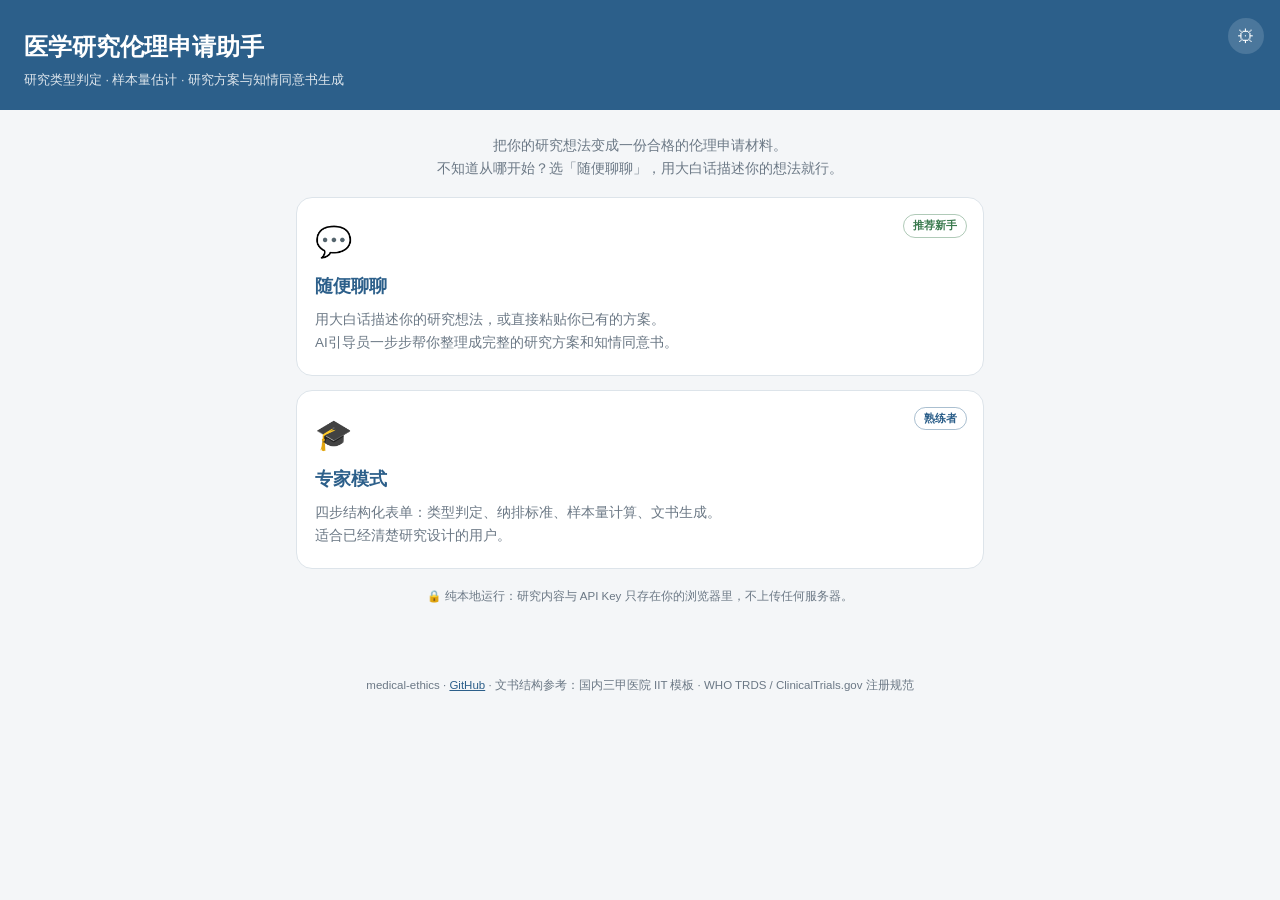
==== index.html @ c331659d "医学通用化+CT.gov/WHO TRDS要素融合(施主1020令): ①身份改全专科(不限于麻醉) ②结局三要素(名称+测量方法+时间点) ③干预通用名规范 ④DMC数据监查 ⑤新增第八章注册与IP" ====
<!DOCTYPE html>
<html lang="zh-CN">
<head>
<meta charset="utf-8">
<meta name="viewport" content="width=device-width, initial-scale=1, viewport-fit=cover">
<meta name="theme-color" content="#2c5f8a">
<title>医学研究伦理申请助手</title>
<link rel="stylesheet" href="assets/style.css?v=3">
</head>
<body>
<header class="topbar">
  <h1>医学研究伦理申请助手</h1>
  <p class="tagline">研究类型判定 · 样本量估计 · 研究方案与知情同意书生成</p>
  <button class="gear" id="btn-settings" title="设置" aria-label="设置">⚙</button>
</header>

<main class="landing">
  <p class="hello">把你的研究想法变成一份合格的伦理申请材料。<br>
  不知道从哪开始？选「随便聊聊」，用大白话描述你的想法就行。</p>

  <a class="mode-card" href="chat.html">
    <div class="mode-icon">💬</div>
    <h2>随便聊聊</h2>
    <p>用大白话描述你的研究想法，或直接粘贴你已有的方案。<br>
    AI引导员一步步帮你整理成完整的研究方案和知情同意书。</p>
    <span class="mode-tag">推荐新手</span>
  </a>

  <a class="mode-card" href="expert.html">
    <div class="mode-icon">🎓</div>
    <h2>专家模式</h2>
    <p>四步结构化表单：类型判定、纳排标准、样本量计算、文书生成。<br>
    适合已经清楚研究设计的用户。</p>
    <span class="mode-tag mode-tag2">熟练者</span>
  </a>

  <p class="privacy">🔒 纯本地运行：研究内容与 API Key 只存在你的浏览器里，不上传任何服务器。</p>
</main>

<!-- 设置弹窗 -->
<div class="modal" id="settings-modal" hidden>
  <div class="modal-box">
    <h2>设置</h2>
    <label>DeepSeek API Key（可选，高级用户直连）
      <input type="password" id="api-key-input" placeholder="sk-…（默认走平台预置通道，无需填写）" autocomplete="off">
    </label>
    <p class="hint">「随便聊聊」默认使用平台预置通道（限流 60 次/时/IP）。填入自己的 DeepSeek Key 可直连不限流——Key 只保存在你浏览器的 localStorage，不上传、不写日志。</p>
    <div class="modal-btns">
      <button class="btn-ghost" id="btn-cancel">取消</button>
      <button class="btn-primary" id="btn-save">保存</button>
    </div>
  </div>
</div>

<footer>medical-ethics ·
  <a href="https://github.com/dalianblue/medical-ethics" target="_blank" rel="noopener">GitHub</a> ·
  文书结构参考：国内三甲医院 IIT 模板 · WHO TRDS / ClinicalTrials.gov 注册规范</footer>

<script src="assets/home.js?v=2"></script>
</body>
</html>
---- assets/style.css ----
/* medical-ethics · 移动优先样式 (1019) */
:root {
  --bg: #f4f6f8; --panel: #fff; --ink: #24313c; --muted: #6b7885;
  --line: #dde4ea; --accent: #2c5f8a; --accent-weak: #e8f0f7;
  --danger: #b04a3a; --ok: #3a7a4e; --radius: 12px;
}
* { box-sizing: border-box; }
body {
  margin: 0; background: var(--bg); color: var(--ink);
  font: 15px/1.6 -apple-system, "PingFang SC", "Noto Sans CJK SC", sans-serif;
  padding-bottom: 72px;
}
.topbar { background: var(--accent); color: #fff; padding: 20px 16px 16px; }
.topbar h1 { margin: 0; font-size: 20px; }
.tagline { margin: 4px 0 0; font-size: 12.5px; opacity: .85; }

.steps {
  display: flex; gap: 4px; padding: 10px 8px 0; max-width: 720px; margin: 0 auto;
}
.step {
  flex: 1; text-align: center; font-size: 12.5px; padding: 7px 0;
  background: var(--line); border-radius: 8px; color: var(--muted);
}
.step.on { background: var(--accent); color: #fff; font-weight: 600; }
.step.done { background: var(--accent-weak); color: var(--accent); }

main { max-width: 720px; margin: 0 auto; padding: 10px 12px; }
.card {
  display: none; background: var(--panel); border-radius: var(--radius);
  padding: 16px; box-shadow: 0 1px 4px rgba(30,50,70,.07); margin-top: 10px;
}
.card.on { display: block; }
h2 { font-size: 16.5px; margin: 0 0 14px; color: var(--accent); }

.q { margin: 0 0 14px; }
.q > label:first-child { display: block; font-weight: 600; margin-bottom: 6px; font-size: 14px; }
.opts { display: flex; flex-direction: column; gap: 6px; }
.opts label {
  display: flex; align-items: center; gap: 8px; padding: 10px 12px;
  background: var(--bg); border: 1px solid var(--line); border-radius: 8px; cursor: pointer;
}
.opts input { accent-color: var(--accent); }
.opts label:has(input:checked) { border-color: var(--accent); background: var(--accent-weak); }

label.full, .grid2 label, .grid3 label {
  display: block; margin: 0 0 12px; font-size: 13.5px; color: var(--muted);
}
textarea, input[type=number], input[type=text], select {
  width: 100%; margin-top: 4px; padding: 10px 12px;
  border: 1px solid var(--line); border-radius: 8px;
  font: inherit; color: var(--ink); background: var(--panel);
}
textarea { resize: vertical; }
textarea:focus, input:focus, select:focus { outline: none; border-color: var(--accent); }
.grid2 { display: grid; grid-template-columns: 1fr 1fr; gap: 10px; }
.grid3 { display: grid; grid-template-columns: 1fr 1fr 1fr; gap: 10px; }

.verdict {
  display: none; margin: 0 0 14px; padding: 12px 14px;
  background: var(--accent-weak); border-left: 3px solid var(--accent);
  border-radius: 8px; font-size: 13.5px; line-height: 1.7;
}
.verdict.show { display: block; }
.verdict b { color: var(--accent); }

.btn-primary {
  background: var(--accent); color: #fff; border: none; border-radius: 10px;
  padding: 12px 22px; font: 600 15px inherit; cursor: pointer;
}
.btn-primary:active { transform: scale(.98); }
.btn-large { width: 100%; padding: 14px; font-size: 16px; }
.calc-btn-wrap { display: flex; align-items: flex-end; padding-bottom: 2px; }

.result {
  margin-top: 14px; padding: 14px; background: var(--accent-weak);
  border-radius: 10px; font-size: 14.5px; line-height: 1.8;
}
.result b { font-size: 20px; color: var(--accent); }
.result .formula { font-size: 12px; color: var(--muted); margin-top: 8px; }

.gen-wrap { margin: 14px 0; }
.gen-wrap + #gen-result { margin-top: 4px; }
#gen-result { display: flex; flex-direction: column; gap: 8px; }
#gen-result[hidden] { display: none; }
.dl { text-align: center; text-decoration: none; }
.btn-dl {
  text-align: center; display: block; padding: 10px; color: var(--muted);
  font-size: 12.5px;
}

.disclaimer {
  margin-top: 14px; font-size: 11.5px; color: var(--danger);
  background: #fdf3f0; padding: 10px 12px; border-radius: 8px; line-height: 1.6;
}

.nav-btns {
  position: fixed; bottom: 0; left: 0; right: 0; z-index: 50;
  display: flex; gap: 10px; padding: 10px 16px calc(10px + env(safe-area-inset-bottom));
  background: color-mix(in srgb, var(--panel) 92%, transparent);
  backdrop-filter: blur(6px); border-top: 1px solid var(--line);
  max-width: 720px; margin: 0 auto;
}
.btn-nav {
  flex: 1; padding: 12px; border-radius: 10px; border: 1px solid var(--line);
  background: var(--panel); color: var(--ink); font: 600 15px inherit; cursor: pointer;
}
.btn-nav:disabled { opacity: .4; }
.btn-nav:not(:disabled):last-child { background: var(--accent); color: #fff; border-color: var(--accent); }

footer {
  max-width: 720px; margin: 20px auto 10px; padding: 0 16px;
  font-size: 11.5px; color: var(--muted); text-align: center;
}
footer a { color: var(--accent); }

/* ≥768px: 平板/桌面 */
@media (min-width: 768px) {
  body { padding-bottom: 60px; }
  .topbar { padding: 28px 24px 20px; }
  .topbar h1 { font-size: 24px; }
  main, .steps { padding-left: 24px; padding-right: 24px; }
  .card { padding: 24px; }
  .opts { flex-direction: row; flex-wrap: wrap; }
  .opts label { flex: 1 1 30%; }
  .btn-nav { max-width: 300px; }
}

/* ===== 双入口首页+聊天页(1019晚) ===== */
.landing { max-width: 720px; margin: 0 auto; padding: 10px 16px 40px; }
.hello { text-align: center; color: var(--muted); font-size: 14px; margin: 14px 0 18px; }
.mode-card {
  display: block; position: relative; background: var(--panel);
  border: 1px solid var(--line); border-radius: 16px;
  padding: 20px 18px; margin-bottom: 14px; text-decoration: none; color: var(--ink);
  transition: transform .12s, box-shadow .12s;
}
.mode-card:active { transform: scale(.985); }
.mode-card:hover { box-shadow: 0 4px 18px rgba(44,95,138,.14); }
.mode-icon { font-size: 30px; margin-bottom: 6px; }
.mode-card h2 { color: var(--accent); margin: 0 0 8px; font-size: 18px; }
.mode-card p { margin: 0; font-size: 13.5px; color: var(--muted); line-height: 1.7; }
.mode-tag {
  position: absolute; top: 16px; right: 16px;
  font-size: 11px; font-weight: 700; color: var(--ok);
  border: 1px solid color-mix(in srgb, var(--ok) 40%, transparent);
  padding: 2px 9px; border-radius: 99px;
}
.mode-tag2 { color: var(--accent); border-color: color-mix(in srgb, var(--accent) 40%, transparent); }
.privacy { text-align: center; font-size: 11.5px; color: var(--muted); margin-top: 18px; }

.gear {
  position: absolute; top: 18px; right: 16px;
  background: rgba(255,255,255,.15); border: none; color: #fff;
  width: 36px; height: 36px; border-radius: 50%; font-size: 18px; cursor: pointer;
}
.gear:hover { background: rgba(255,255,255,.3); }

.modal { position: fixed; inset: 0; z-index: 100; background: rgba(20,30,40,.5);
  display: flex; align-items: center; justify-content: center; padding: 20px; }
.modal[hidden] { display: none; }
.modal-box { background: var(--panel); border-radius: 14px; padding: 22px; max-width: 420px; width: 100%; }
.modal-box h2 { color: var(--accent); font-size: 17px; margin: 0 0 14px; }
.modal-box label { display: block; font-size: 13.5px; color: var(--muted); }
.modal-btns { display: flex; gap: 10px; justify-content: flex-end; margin-top: 16px; }
.btn-ghost { background: none; border: 1px solid var(--line); border-radius: 8px; padding: 8px 18px; cursor: pointer; color: var(--muted); }
.hint { font-size: 11.5px; color: var(--muted); line-height: 1.6; }
.hint a { color: var(--accent); }

/* 聊天页 */
.chat-topbar { display: flex; align-items: center; gap: 10px; }
.back-home { color: rgba(255,255,255,.9); text-decoration: none; font-size: 13px; }
.chat-topbar h1 { font-size: 17px; margin: 0; flex: 1; }
.stage-chip { font-size: 11px; background: rgba(255,255,255,.18); padding: 3px 10px; border-radius: 99px; }
.chat-body { display: flex; flex-direction: column; height: 100vh; height: 100dvh; }
.chat-main { flex: 1; overflow-y: auto; max-width: 760px; width: 100%; margin: 0 auto; padding: 14px 14px 130px; display: flex; flex-direction: column; gap: 10px; }
.chat-history { display: contents; }
.chat-input-wrap { position: fixed; left: 0; right: 0; bottom: 0; z-index: 20;
  background: var(--panel); border-top: 1px solid var(--line);
  padding: 10px 12px calc(10px + env(safe-area-inset-bottom)); }
.chat-main { padding-bottom: 120px; } /* 给fixed输入框留空间 */
.chat-input-row { display: flex; gap: 8px; max-width: 760px; margin: 0 auto; }
.chat-input-row textarea { flex: 1; resize: none; border: 1px solid var(--line); border-radius: 10px; padding: 10px 12px; font: inherit; }
.chat-input-row .btn { align-self: flex-end; }
.chat-note { max-width: 760px; margin: 6px auto 0; font-size: 10.5px; color: var(--muted); text-align: center; }

/* ===== 微信式气泡重构(1019晚施主反馈) ===== */
.bubble-row { display: flex; gap: 8px; margin: 2px 0; align-items: flex-start; }
.row-user { flex-direction: row-reverse; }
.avatar { width: 34px; height: 34px; border-radius: 8px; flex-shrink: 0;
  display: flex; align-items: center; justify-content: center; font-size: 19px;
  background: var(--panel); border: 1px solid var(--line); }
.ai-msg { max-width: 78%; padding: 10px 13px; border-radius: 14px;
  font-size: 14.5px; line-height: 1.65; word-break: break-word; }
.ai-ai { background: var(--panel); border: 1px solid var(--line);
  border-top-left-radius: 4px; color: var(--ink); }
.ai-user { background: linear-gradient(135deg, #2c7fd4, #2c5f8a); color: #fff;
  border-top-right-radius: 4px; }
/* MD渲染样式 */
.ai-msg p { margin: 0 0 8px; } .ai-msg p:last-child { margin-bottom: 0; }
.ai-msg ul, .ai-msg ol { margin: 6px 0; padding-left: 20px; }
.ai-msg li { margin: 3px 0; }
.ai-msg strong { font-weight: 700; }
.ai-msg h1, .ai-msg h2, .ai-msg h3, .ai-msg h4 { font-size: 15px; margin: 10px 0 6px; color: inherit; }
.ai-msg code { background: rgba(0,0,0,.07); padding: 1px 5px; border-radius: 4px;
  font-size: 13px; font-family: ui-monospace, Menlo, monospace; }
.ai-user code { background: rgba(255,255,255,.2); }
.ai-msg pre { background: rgba(0,0,0,.06); padding: 10px; border-radius: 8px;
  overflow-x: auto; margin: 8px 0; }
.ai-msg blockquote { border-left: 3px solid var(--accent); margin: 8px 0;
  padding: 2px 10px; color: var(--muted); }
.ai-msg table { border-collapse: collapse; margin: 8px 0; font-size: 13px; }
.ai-msg th, .ai-msg td { border: 1px solid var(--line); padding: 5px 8px; }
.ai-msg a { color: inherit; }

/* 生成文书按钮条(1019晚修: 移入chat-input-wrap fixed容器内部顶部, 与输入框同容器永不互遮) */
.gen-bar { padding: 2px 0 10px; text-align: center; }
.gen-btn { width: 100%; padding: 12px; font-size: 15px; border-radius: 12px; }
.gen-hint { font-size: 11px; color: var(--muted); margin-top: 5px; }
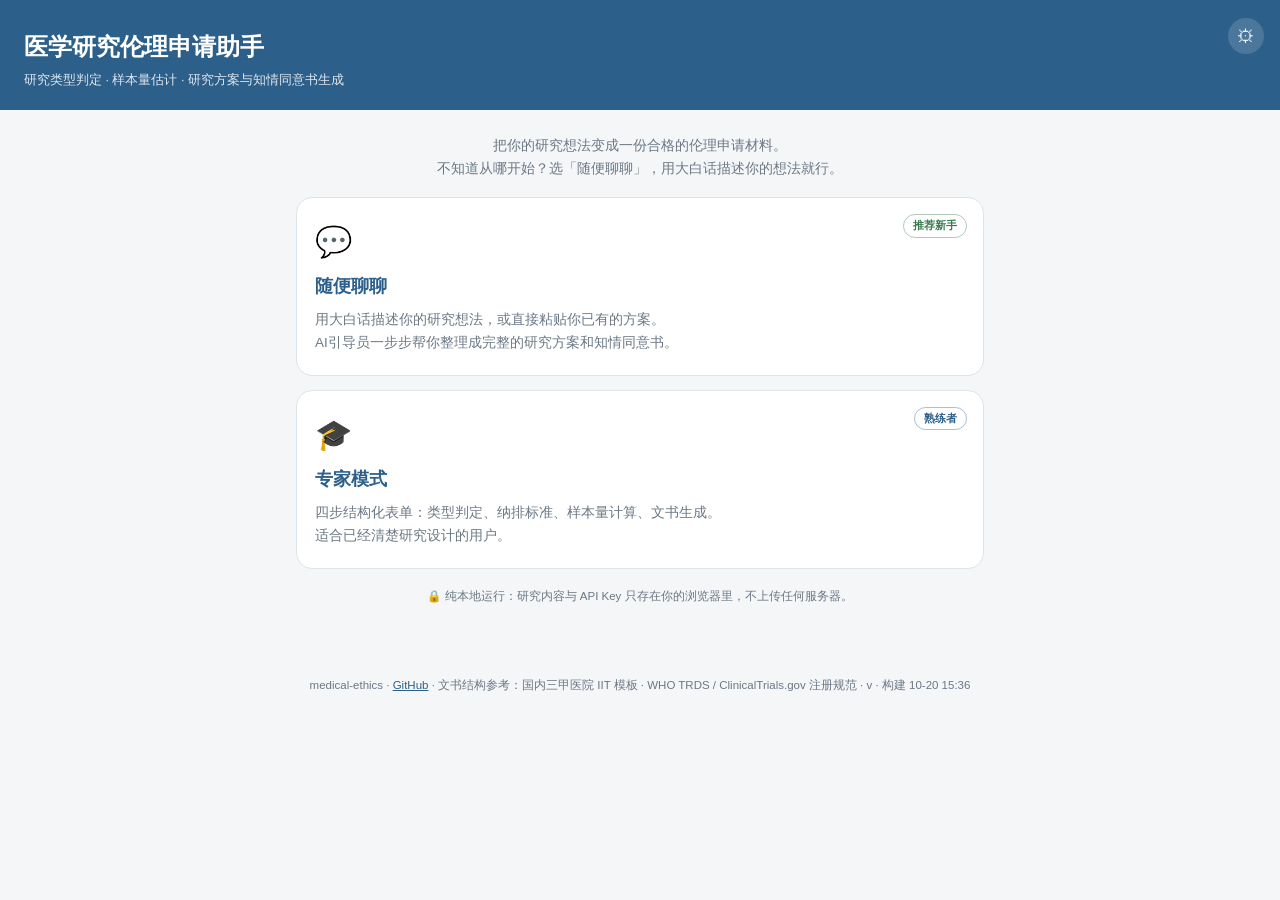
==== commit c6c4437b: "版本号体系: version.json(commit短hash+构建时间单一真源)+三页页脚显示+version.js拉取——施主提议方便对账" ====
--- a/index.html
+++ b/index.html
@@ -54,8 +54,8 @@
 
 <footer>medical-ethics ·
   <a href="https://github.com/dalianblue/medical-ethics" target="_blank" rel="noopener">GitHub</a> ·
-  文书结构参考：国内三甲医院 IIT 模板 · WHO TRDS / ClinicalTrials.gov 注册规范</footer>
+  文书结构参考：国内三甲医院 IIT 模板 · WHO TRDS / ClinicalTrials.gov 注册规范 · <span id="app-version">加载版本…</span></footer>
 
-<script src="assets/home.js?v=2"></script>
-</body>
+<script src="assets/home.js?v=3"></script>
+<script src="assets/version.js"></script></body>
 </html>
--- a/assets/style.css
+++ b/assets/style.css
@@ -216,3 +216,7 @@
 .gen-bar { padding: 2px 0 10px; text-align: center; }
 .gen-btn { width: 100%; padding: 12px; font-size: 15px; border-radius: 12px; }
 .gen-hint { font-size: 11px; color: var(--muted); margin-top: 5px; }
+
+.newchat-btn { background: rgba(255,255,255,.15); border: none; color: #fff;
+  font-size: 12px; padding: 5px 12px; border-radius: 99px; cursor: pointer; flex-shrink: 0; }
+.newchat-btn:active { background: rgba(255,255,255,.35); }
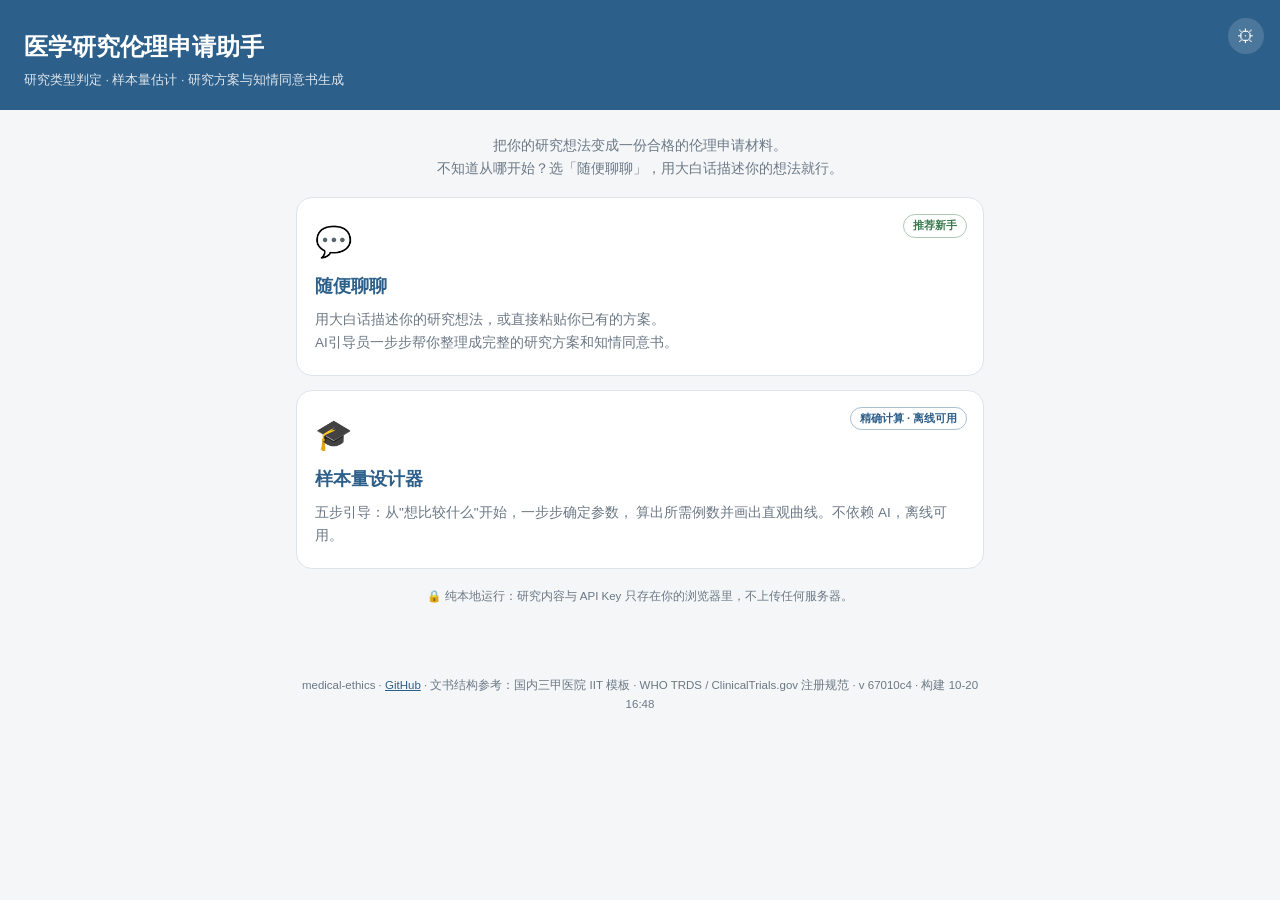
==== commit e062f790: "样本量设计器上线(施主批准改名+引导式定稿): calc.html五步向导(比较类型6选1通俗描述[发生率/评分平均数/不比旧差/效果一样/诊断准确度/指标关联]+参数滑块+严格度通俗解释+脱落梯度)" ====
--- a/index.html
+++ b/index.html
@@ -26,12 +26,12 @@
     <span class="mode-tag">推荐新手</span>
   </a>
 
-  <a class="mode-card" href="expert.html">
+  <a class="mode-card" href="calc.html">
     <div class="mode-icon">🎓</div>
-    <h2>专家模式</h2>
-    <p>四步结构化表单：类型判定、纳排标准、样本量计算、文书生成。<br>
-    适合已经清楚研究设计的用户。</p>
-    <span class="mode-tag mode-tag2">熟练者</span>
+    <h2>样本量设计器</h2>
+    <p>五步引导：从"想比较什么"开始，一步步确定参数，
+    算出所需例数并画出直观曲线。不依赖 AI，离线可用。</p>
+    <span class="mode-tag mode-tag2">精确计算 · 离线可用</span>
   </a>
 
   <p class="privacy">🔒 纯本地运行：研究内容与 API Key 只存在你的浏览器里，不上传任何服务器。</p>
--- a/assets/style.css
+++ b/assets/style.css
@@ -220,3 +220,29 @@
 .newchat-btn { background: rgba(255,255,255,.15); border: none; color: #fff;
   font-size: 12px; padding: 5px 12px; border-radius: 99px; cursor: pointer; flex-shrink: 0; }
 .newchat-btn:active { background: rgba(255,255,255,.35); }
+
+/* ===== 样本量设计器(向导) ===== */
+.wiz-wrap { max-width: 680px; margin: 0 auto; padding: 16px 14px 60px; }
+.wiz-dots { display: flex; gap: 8px; justify-content: center; margin: 14px 0; }
+.wiz-dot { width: 34px; height: 6px; border-radius: 3px; background: var(--line); }
+.wiz-dot.on { background: var(--accent); }
+.wiz-step h2 { color: var(--accent); font-size: 17px; margin: 0 0 6px; }
+.wiz-hint { font-size: 12.5px; color: var(--muted); line-height: 1.6; }
+.opt { display: block; border: 1px solid var(--line); border-radius: 12px;
+  padding: 12px 14px; margin: 10px 0; cursor: pointer; }
+.opt:has(input:checked) { border-color: var(--accent); background: var(--accent-weak); }
+.opt input { margin-right: 8px; }
+.opt small { display: block; margin-top: 4px; color: var(--muted); font-size: 12.5px; }
+.vals label { display: block; margin: 12px 0; font-size: 13.5px; color: var(--ink); }
+.vals input, .vals select { display: block; width: 100%; margin-top: 5px;
+  padding: 10px 12px; border: 1px solid var(--line); border-radius: 8px; font: inherit; }
+.wiz-step > label { display: block; margin: 14px 0; font-size: 13.5px; }
+.wiz-step > label select, .wiz-step > label input { display: block; width: 100%;
+  margin-top: 5px; padding: 10px 12px; border: 1px solid var(--line); border-radius: 8px; font: inherit; }
+.wiz-nav { display: flex; gap: 10px; justify-content: space-between; margin-top: 14px; }
+.wiz-nav .btn-primary { flex: 1; }
+.result-big { font-size: 34px; font-weight: 800; color: var(--accent); text-align: center; margin: 8px 0; }
+.result-total { text-align: center; color: var(--muted); font-size: 14px; }
+.sens { width: 100%; border-collapse: collapse; margin: 8px 0 16px; font-size: 13.5px; }
+.sens th, .sens td { border: 1px solid var(--line); padding: 7px 10px; text-align: left; }
+.sens th { background: var(--accent-weak); }
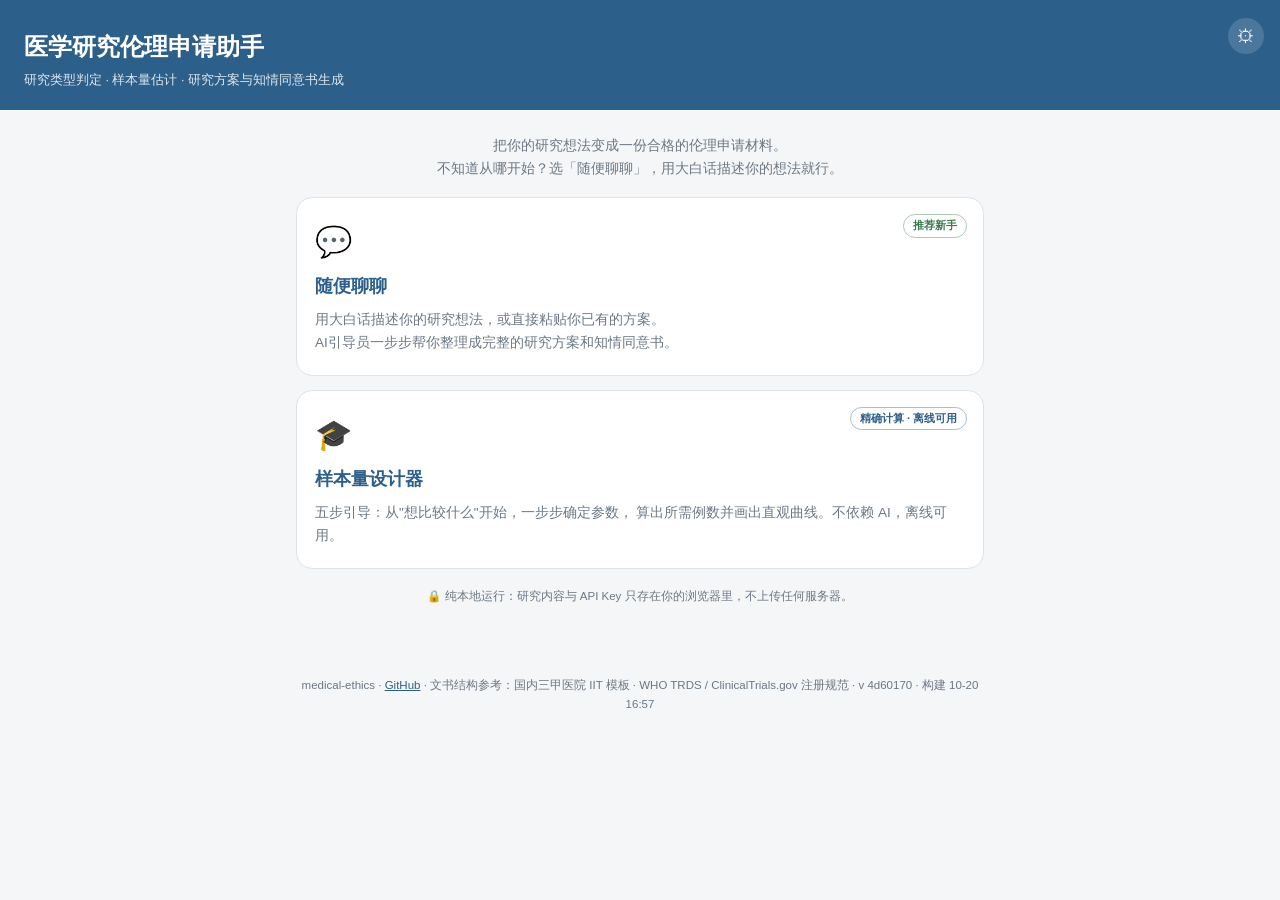
==== commit 825324c8: "style.css引用bump v4(calc.html引用停在v3=旧css无wiz-step.card修复)+deploy.sh补style.css自动bump(chat.js同款)" ====
--- a/index.html
+++ b/index.html
@@ -5,7 +5,7 @@
 <meta name="viewport" content="width=device-width, initial-scale=1, viewport-fit=cover">
 <meta name="theme-color" content="#2c5f8a">
 <title>医学研究伦理申请助手</title>
-<link rel="stylesheet" href="assets/style.css?v=3">
+<link rel="stylesheet" href="assets/style.css?v=4">
 </head>
 <body>
 <header class="topbar">
--- a/assets/style.css
+++ b/assets/style.css
@@ -226,6 +226,8 @@
 .wiz-dots { display: flex; gap: 8px; justify-content: center; margin: 14px 0; }
 .wiz-dot { width: 34px; height: 6px; border-radius: 3px; background: var(--line); }
 .wiz-dot.on { background: var(--accent); }
+.wiz-step.card { display: block; }          /* 覆盖聊天页.card的display:none(1020施主截图发现首步空白) */
+.wiz-step.card[hidden] { display: none; }   /* hidden属性仍生效 */
 .wiz-step h2 { color: var(--accent); font-size: 17px; margin: 0 0 6px; }
 .wiz-hint { font-size: 12.5px; color: var(--muted); line-height: 1.6; }
 .opt { display: block; border: 1px solid var(--line); border-radius: 12px;
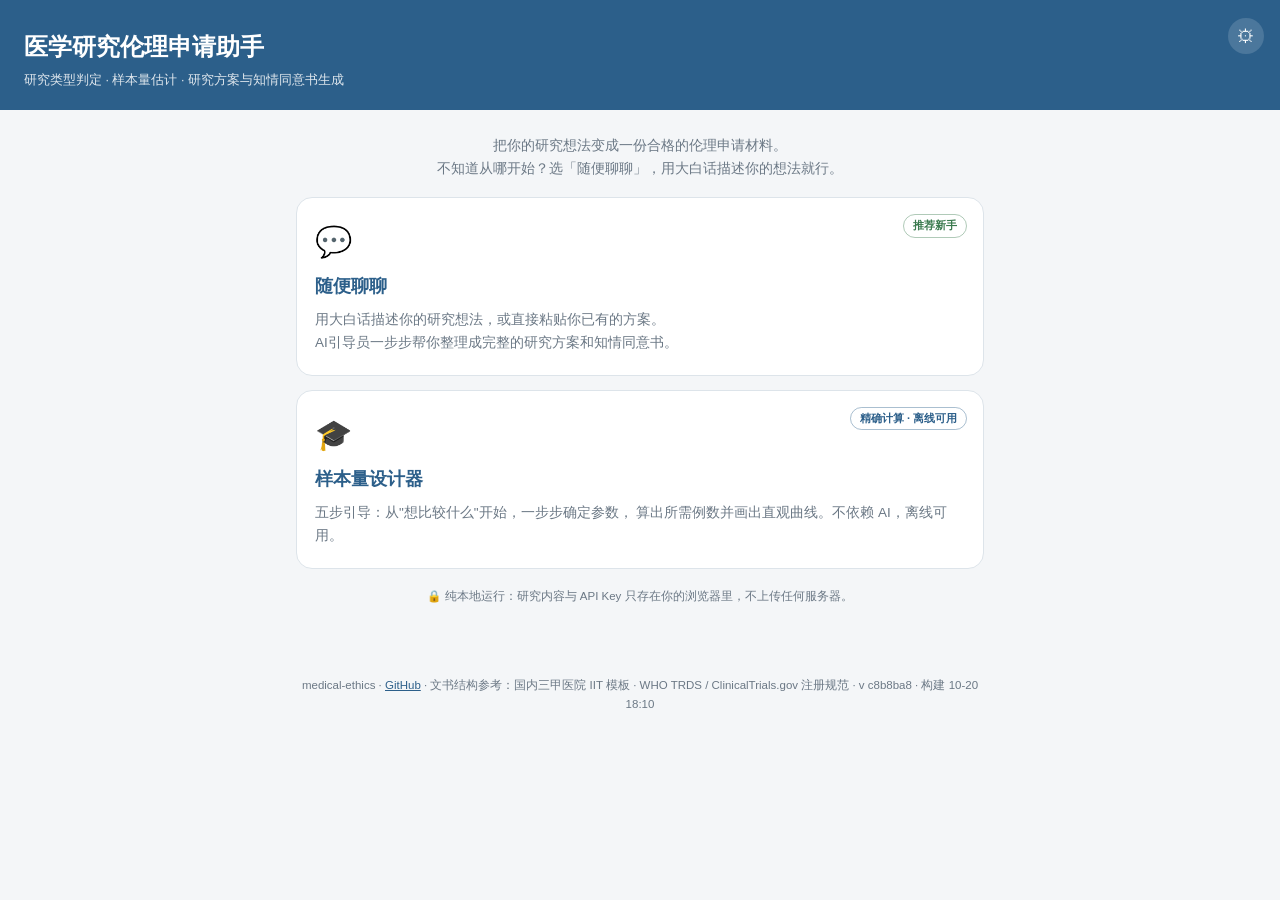
==== commit b91a6b3a: "第1步radio圆圈视觉隐藏(施主: 卡片选中态已明显, radio冗余): input absolute+opacity0, 选中态=边框+浅底+描边(:has与.selected类双保险兜底旧浏览" ====
--- a/index.html
+++ b/index.html
@@ -5,7 +5,7 @@
 <meta name="viewport" content="width=device-width, initial-scale=1, viewport-fit=cover">
 <meta name="theme-color" content="#2c5f8a">
 <title>医学研究伦理申请助手</title>
-<link rel="stylesheet" href="assets/style.css?v=4">
+<link rel="stylesheet" href="assets/style.css?v=5">
 </head>
 <body>
 <header class="topbar">
--- a/assets/style.css
+++ b/assets/style.css
@@ -232,8 +232,9 @@
 .wiz-hint { font-size: 12.5px; color: var(--muted); line-height: 1.6; }
 .opt { display: block; border: 1px solid var(--line); border-radius: 12px;
   padding: 12px 14px; margin: 10px 0; cursor: pointer; }
-.opt:has(input:checked) { border-color: var(--accent); background: var(--accent-weak); }
-.opt input { margin-right: 8px; }
+.opt:has(input:checked) { border-color: var(--accent); background: var(--accent-weak); box-shadow: 0 0 0 1px var(--accent); }
+.opt.selected { border-color: var(--accent); background: var(--accent-weak); box-shadow: 0 0 0 1px var(--accent); }
+.opt input { position: absolute; opacity: 0; pointer-events: none; }  /* radio视觉隐藏(1020施主: 选中卡高亮已足够, 圆圈冗余) */
 .opt small { display: block; margin-top: 4px; color: var(--muted); font-size: 12.5px; }
 .vals label { display: block; margin: 12px 0; font-size: 13.5px; color: var(--ink); }
 .vals input, .vals select { display: block; width: 100%; margin-top: 5px;
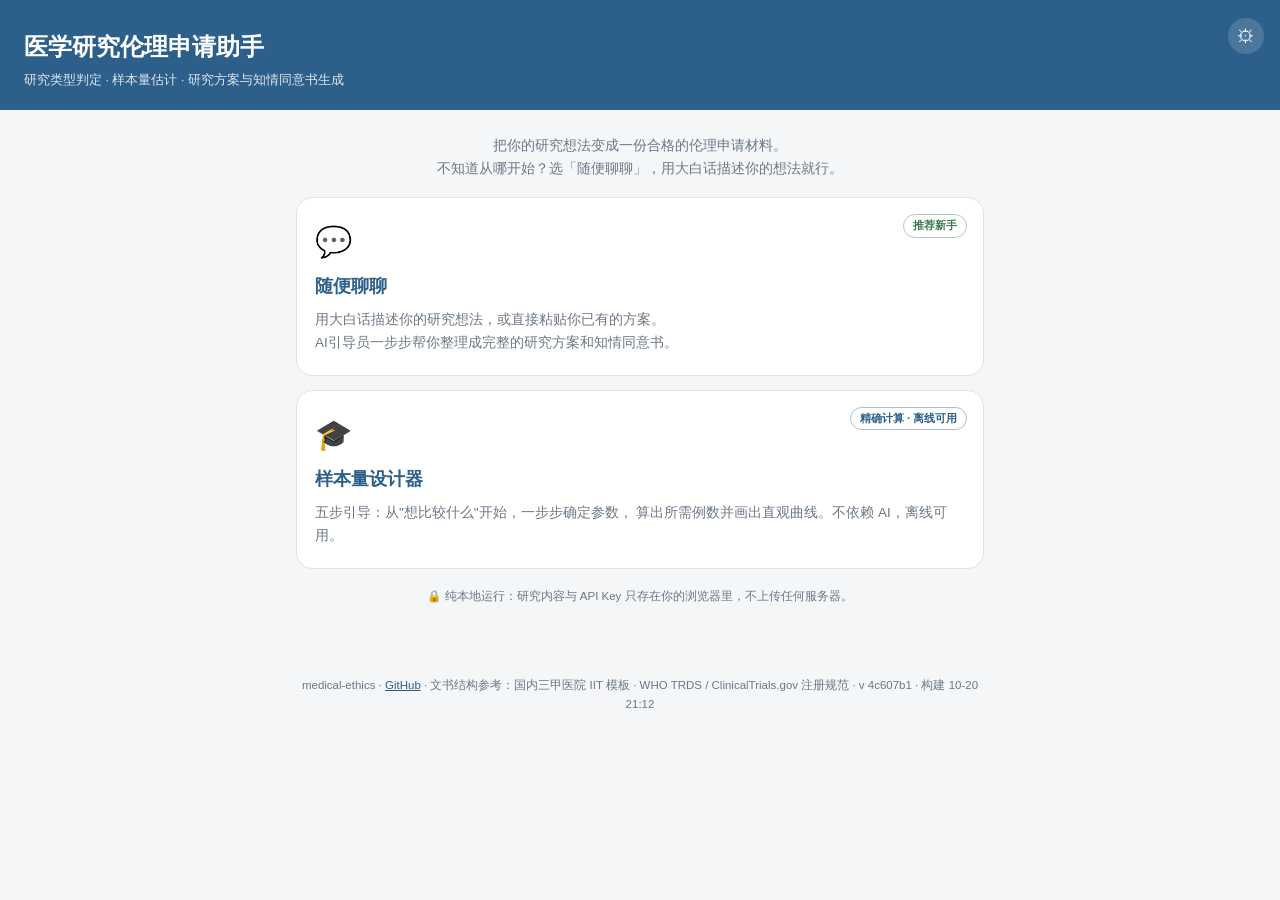
==== commit adc136f1: "限流收紧60→20次/时/IP(1020评估拍板): 引导式对话单份文书6~10轮, 20次=每小时2~3份完整文书真实用户够用; 三消费点同步改(me_proxy.php服务端拦截+chat.js " ====
--- a/index.html
+++ b/index.html
@@ -44,7 +44,7 @@
     <label>DeepSeek API Key（可选，高级用户直连）
       <input type="password" id="api-key-input" placeholder="sk-…（默认走平台预置通道，无需填写）" autocomplete="off">
     </label>
-    <p class="hint">「随便聊聊」默认使用平台预置通道（限流 60 次/时/IP）。填入自己的 DeepSeek Key 可直连不限流——Key 只保存在你浏览器的 localStorage，不上传、不写日志。</p>
+    <p class="hint">「随便聊聊」默认使用平台预置通道（限流 20 次/时/IP）。填入自己的 DeepSeek Key 可直连不限流——Key 只保存在你浏览器的 localStorage，不上传、不写日志。</p>
     <div class="modal-btns">
       <button class="btn-ghost" id="btn-cancel">取消</button>
       <button class="btn-primary" id="btn-save">保存</button>
--- a/assets/style.css
+++ b/assets/style.css
@@ -249,3 +249,11 @@
 .sens { width: 100%; border-collapse: collapse; margin: 8px 0 16px; font-size: 13.5px; }
 .sens th, .sens td { border: 1px solid var(--line); padding: 7px 10px; text-align: left; }
 .sens th { background: var(--accent-weak); }
+
+/* 数值+单位组合输入 */
+.inp-unit { display: flex; gap: 6px; margin-top: 5px; }
+.inp-unit input[type=number] { flex: 1; }
+.inp-unit input[type=text] { width: 96px; flex-shrink: 0;
+  border: 1px dashed var(--line); border-radius: 8px; padding: 10px 8px; font: inherit;
+  color: var(--muted); }
+.inp-unit input[type=text]:focus { color: var(--ink); border-style: solid; }
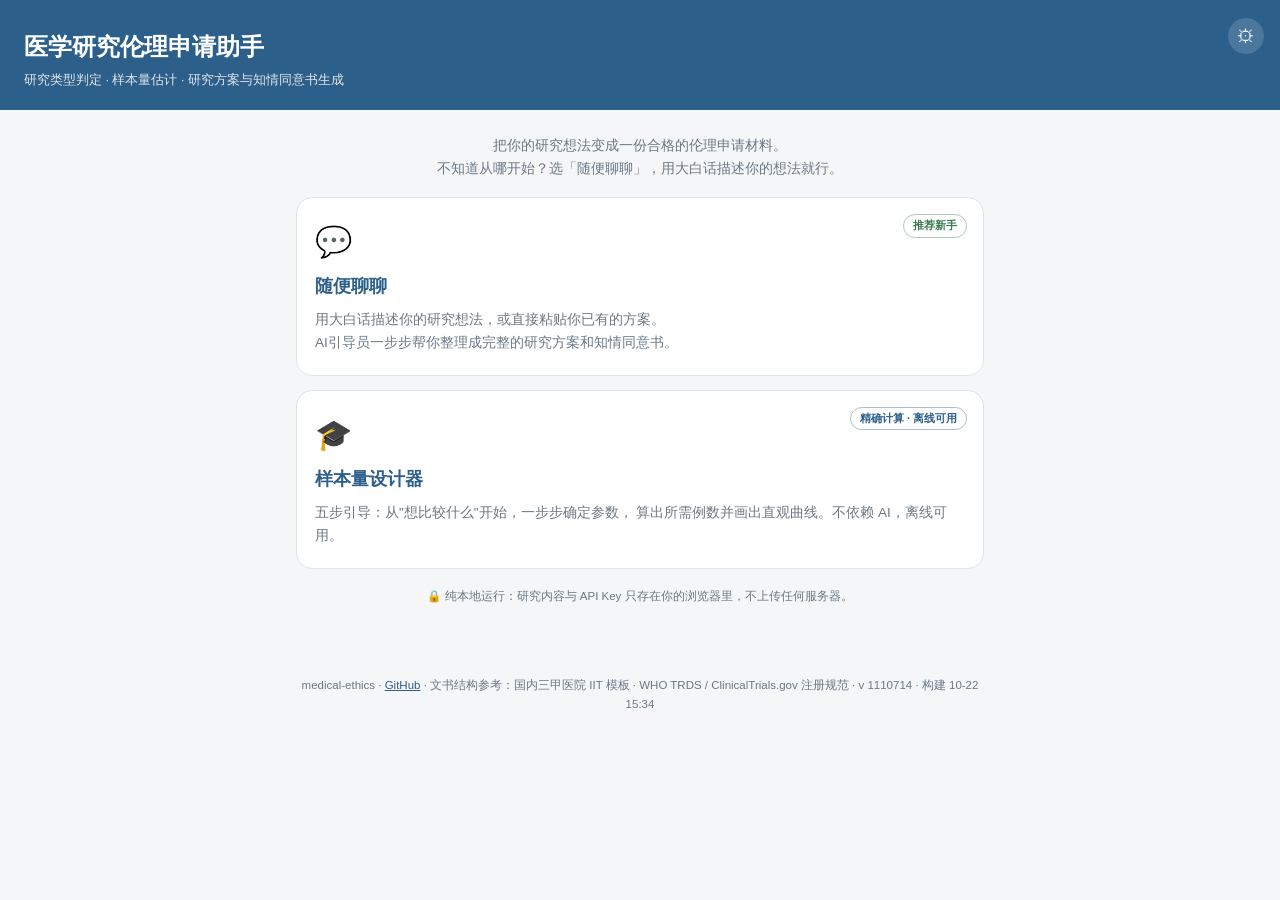
==== commit 406cd903: "disable platform key: 预置API通道停用(1025施主令), 用户自配key存浏览器本地; 无key即时引导NOKEY; classifyDesign无key跳过; proxy保" ====
--- a/index.html
+++ b/index.html
@@ -41,10 +41,10 @@
 <div class="modal" id="settings-modal" hidden>
   <div class="modal-box">
     <h2>设置</h2>
-    <label>DeepSeek API Key（可选，高级用户直连）
+    <label>DeepSeek API Key（必需 — 聊天功能使用你自己的 Key）
       <input type="password" id="api-key-input" placeholder="sk-…（默认走平台预置通道，无需填写）" autocomplete="off">
     </label>
-    <p class="hint">「随便聊聊」默认使用平台预置通道（限流 20 次/时/IP）。填入自己的 DeepSeek Key 可直连不限流——Key 只保存在你浏览器的 localStorage，不上传、不写日志。</p>
+    <p class="hint">🔑 2025-10-25 起平台预置通道已停用：聊天功能需填入你自己的 DeepSeek Key（platform.deepseek.com 免费注册获取）。Key 只保存在你浏览器的 localStorage，不上传、不写日志、无泄露风险。样本量设计器无需 Key，全功能可用。</p>
     <div class="modal-btns">
       <button class="btn-ghost" id="btn-cancel">取消</button>
       <button class="btn-primary" id="btn-save">保存</button>
@@ -57,5 +57,5 @@
   文书结构参考：国内三甲医院 IIT 模板 · WHO TRDS / ClinicalTrials.gov 注册规范 · <span id="app-version">加载版本…</span></footer>
 
 <script src="assets/home.js?v=3"></script>
-<script src="assets/version.js"></script></body>
+<script src="assets/version.js"></script><script src="/app/fx-analytics.js" defer></script></body>
 </html>
